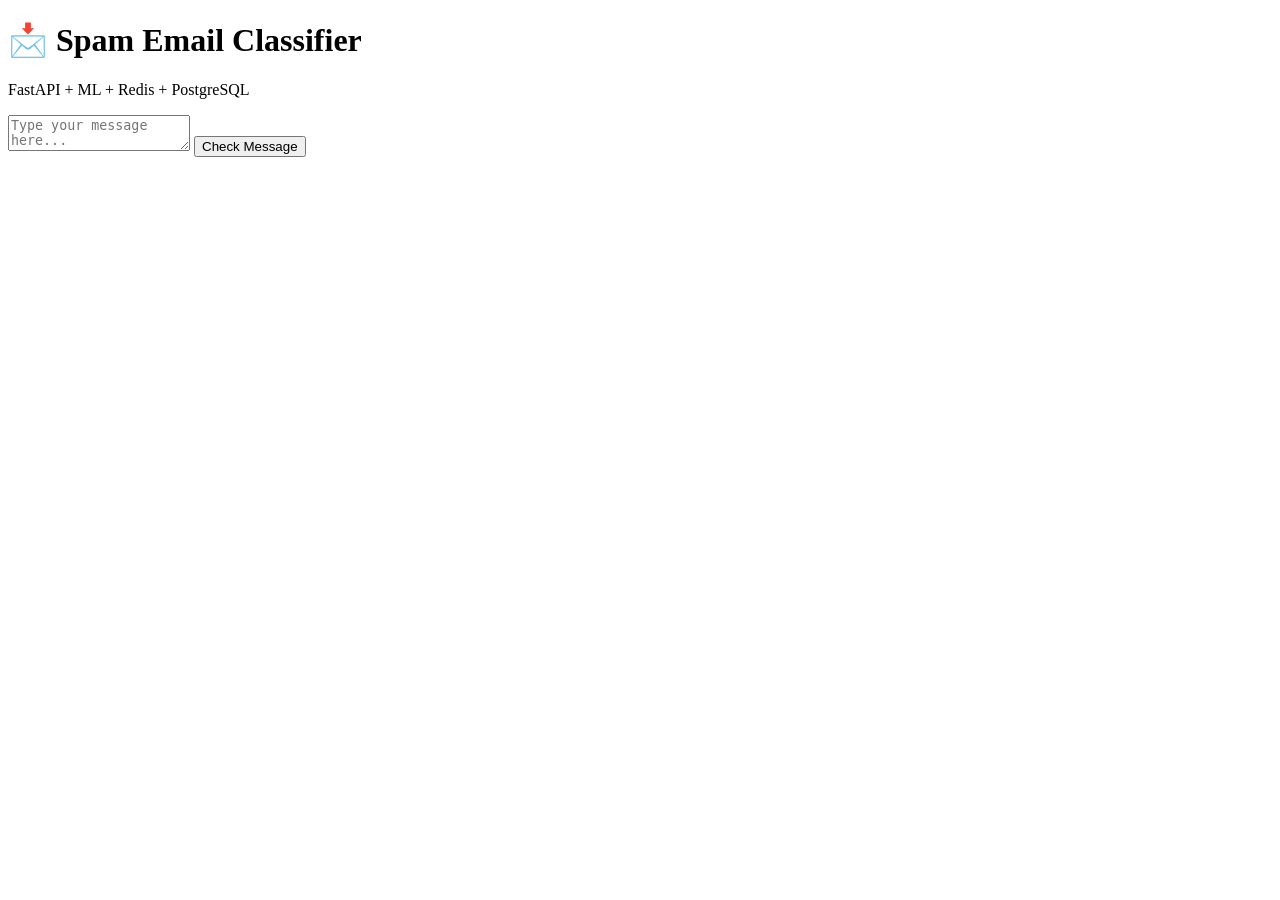
==== src/templates/index.html @ 73da5cd4 "Add some dependecies in requirements.txt" ====
<!DOCTYPE html>
<html>
<head>
  <title>Spam Classifier</title>
  <link rel="stylesheet" href="/static/style.css" />
</head>
<body>
  <div class="container">
    <h1>📩 Spam Email Classifier</h1>
    <p class="subtitle">FastAPI + ML + Redis + PostgreSQL</p>

    <textarea id="message" placeholder="Type your message here..."></textarea>

    <button onclick="predictSpam()">Check Message</button>

    <div id="resultBox" class="result hidden">
      <h2 id="predictionText"></h2>
      <p id="confidenceText"></p>
    </div>
  </div>

  <script>
    async function predictSpam() {
      const msg = document.getElementById("message").value;

      const res = await fetch("/api/predict", {
        method: "POST",
        headers: { "Content-Type": "application/json" },
        body: JSON.stringify({ message: msg })
      });

      const data = await res.json();

      document.getElementById("resultBox").classList.remove("hidden");
      document.getElementById("predictionText").innerText = data.prediction;
      document.getElementById("confidenceText").innerText = "Confidence: " + data.confidence;
    }
  </script>
</body>
</html>
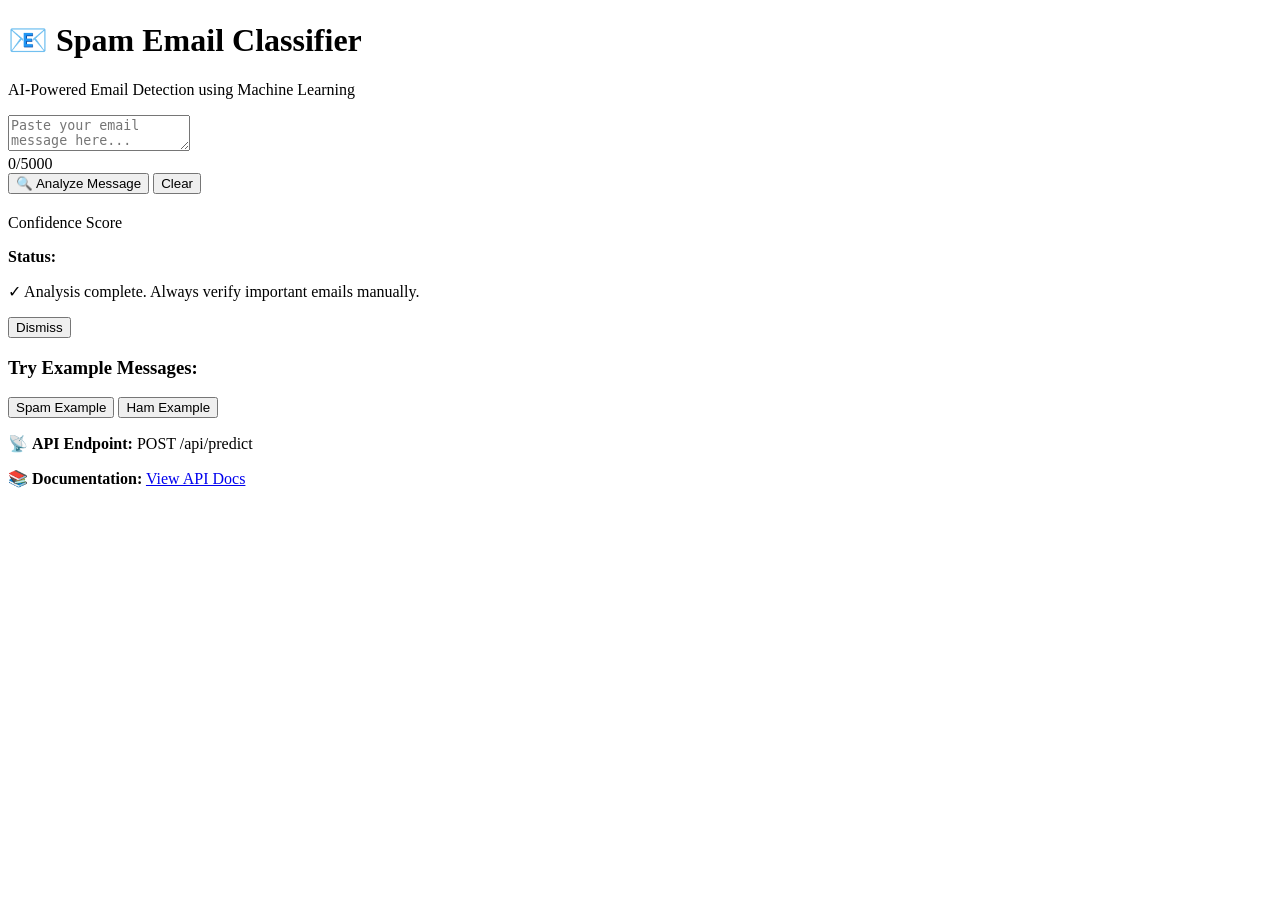
==== commit 378ea802: "final commit on Tuesday 10 feb and made some changes" ====
--- a/src/templates/index.html
+++ b/src/templates/index.html
@@ -1,39 +1,183 @@
 <!DOCTYPE html>
-<html>
+<html lang="en">
 <head>
-  <title>Spam Classifier</title>
+  <meta charset="UTF-8">
+  <meta name="viewport" content="width=device-width, initial-scale=1.0">
+  <title>Spam Email Classifier - AI-Powered Detection</title>
   <link rel="stylesheet" href="/static/style.css" />
 </head>
 <body>
+  <div class="stars"></div>
+
   <div class="container">
-    <h1>📩 Spam Email Classifier</h1>
-    <p class="subtitle">FastAPI + ML + Redis + PostgreSQL</p>
+    <div class="header">
+      <h1>📧 Spam Email Classifier</h1>
+      <p class="subtitle">AI-Powered Email Detection using Machine Learning</p>
+    </div>
 
-    <textarea id="message" placeholder="Type your message here..."></textarea>
+    <form onsubmit="predictSpam(event)" class="form-group">
+      <div class="input-wrapper">
+        <textarea
+          id="message"
+          class="message-input"
+          placeholder="Paste your email message here..."
+          required
+          maxlength="5000"
+        ></textarea>
+        <div class="char-count">
+          <span id="charCount">0</span>/5000
+        </div>
+      </div>
 
-    <button onclick="predictSpam()">Check Message</button>
+      <div class="button-group">
+        <button type="submit" class="btn btn-primary" id="predictBtn">
+          <span class="btn-text">🔍 Analyze Message</span>
+          <span class="btn-loader hidden"></span>
+        </button>
+        <button type="button" class="btn btn-secondary" onclick="clearForm()">Clear</button>
+      </div>
+    </form>
 
-    <div id="resultBox" class="result hidden">
-      <h2 id="predictionText"></h2>
-      <p id="confidenceText"></p>
+    <!-- Result Section -->
+    <div id="resultBox" class="result-box hidden">
+      <div class="result-header">
+        <h2 id="predictionText" class="prediction-badge"></h2>
+      </div>
+      <div class="result-details">
+        <div class="confidence-section">
+          <p class="label">Confidence Score</p>
+          <div class="confidence-bar">
+            <div id="confidenceBar" class="confidence-fill"></div>
+          </div>
+          <p id="confidenceText" class="confidence-value"></p>
+        </div>
+        <div class="analysis-info">
+          <p><strong>Status:</strong> <span id="statusText"></span></p>
+          <p class="disclaimer">✓ Analysis complete. Always verify important emails manually.</p>
+        </div>
+      </div>
+    </div>
+
+    <!-- Error Section -->
+    <div id="errorBox" class="error-box hidden">
+      <p id="errorText"></p>
+      <button type="button" class="btn btn-small" onclick="closeError()">Dismiss</button>
+    </div>
+
+    <!-- Example Messages -->
+    <div class="examples">
+      <h3>Try Example Messages:</h3>
+      <div class="example-buttons">
+        <button type="button" class="example-btn" onclick="loadExample('Congratulations! You have won $1,000,000. Click here to claim your prize now!')">
+          Spam Example
+        </button>
+        <button type="button" class="example-btn" onclick="loadExample('Hi, Please find the meeting agenda attached. The meeting is scheduled for tomorrow at 2 PM. Let me know if you have any questions.')">
+          Ham Example
+        </button>
+      </div>
+    </div>
+
+    <!-- API Info -->
+    <div class="api-info">
+      <p>📡 <strong>API Endpoint:</strong> POST /api/predict</p>
+      <p>📚 <strong>Documentation:</strong> <a href="/docs" target="_blank">View API Docs</a></p>
     </div>
   </div>
 
   <script>
-    async function predictSpam() {
-      const msg = document.getElementById("message").value;
+    // Character counter
+    document.getElementById("message").addEventListener("input", function() {
+      document.getElementById("charCount").textContent = this.value.length;
+    });
 
-      const res = await fetch("/api/predict", {
-        method: "POST",
-        headers: { "Content-Type": "application/json" },
-        body: JSON.stringify({ message: msg })
-      });
+    // Load example message
+    function loadExample(text) {
+      document.getElementById("message").value = text;
+      document.getElementById("charCount").textContent = text.length;
+      document.getElementById("resultBox").classList.add("hidden");
+      document.getElementById("errorBox").classList.add("hidden");
+    }
 
-      const data = await res.json();
+    // Clear form
+    function clearForm() {
+      document.getElementById("message").value = "";
+      document.getElementById("charCount").textContent = "0";
+      document.getElementById("resultBox").classList.add("hidden");
+      document.getElementById("errorBox").classList.add("hidden");
+    }
 
-      document.getElementById("resultBox").classList.remove("hidden");
-      document.getElementById("predictionText").innerText = data.prediction;
-      document.getElementById("confidenceText").innerText = "Confidence: " + data.confidence;
+    // Close error
+    function closeError() {
+      document.getElementById("errorBox").classList.add("hidden");
+    }
+
+    // Show error
+    function showError(message) {
+      document.getElementById("errorText").textContent = message;
+      document.getElementById("errorBox").classList.remove("hidden");
+    }
+
+    // Predict spam
+    async function predictSpam(event) {
+      event.preventDefault();
+
+      const msg = document.getElementById("message").value.trim();
+
+      if (!msg) {
+        showError("Please enter a message to analyze.");
+        return;
+      }
+
+      // Show loading state
+      const btn = document.getElementById("predictBtn");
+      const btnText = btn.querySelector(".btn-text");
+      const btnLoader = btn.querySelector(".btn-loader");
+      btn.disabled = true;
+      btnText.classList.add("hidden");
+      btnLoader.classList.remove("hidden");
+
+      try {
+        const res = await fetch("/api/predict", {
+          method: "POST",
+          headers: { "Content-Type": "application/json" },
+          body: JSON.stringify({ message: msg })
+        });
+
+        if (!res.ok) {
+          throw new Error(`Server error: ${res.status}`);
+        }
+
+        const data = await res.json();
+
+        // Display result
+        document.getElementById("resultBox").classList.remove("hidden");
+        document.getElementById("errorBox").classList.add("hidden");
+
+        const isSpam = data.prediction.includes("SPAM");
+        const confidence = data.confidence * 100;
+
+        document.getElementById("predictionText").innerHTML = data.prediction;
+        document.getElementById("predictionText").className =
+          "prediction-badge " + (isSpam ? "spam" : "ham");
+
+        document.getElementById("confidenceText").textContent =
+          `${confidence.toFixed(2)}%`;
+
+        const confidenceBar = document.getElementById("confidenceBar");
+        confidenceBar.style.width = confidence + "%";
+        confidenceBar.className = "confidence-fill " +
+          (confidence > 70 ? (isSpam ? "high-spam" : "high-ham") : "medium");
+
+        document.getElementById("statusText").textContent =
+          isSpam ? "Likely SPAM" : "Likely LEGITIMATE";
+
+      } catch (error) {
+        showError("Error analyzing message: " + error.message);
+      } finally {
+        btn.disabled = false;
+        btnText.classList.remove("hidden");
+        btnLoader.classList.add("hidden");
+      }
     }
   </script>
 </body>
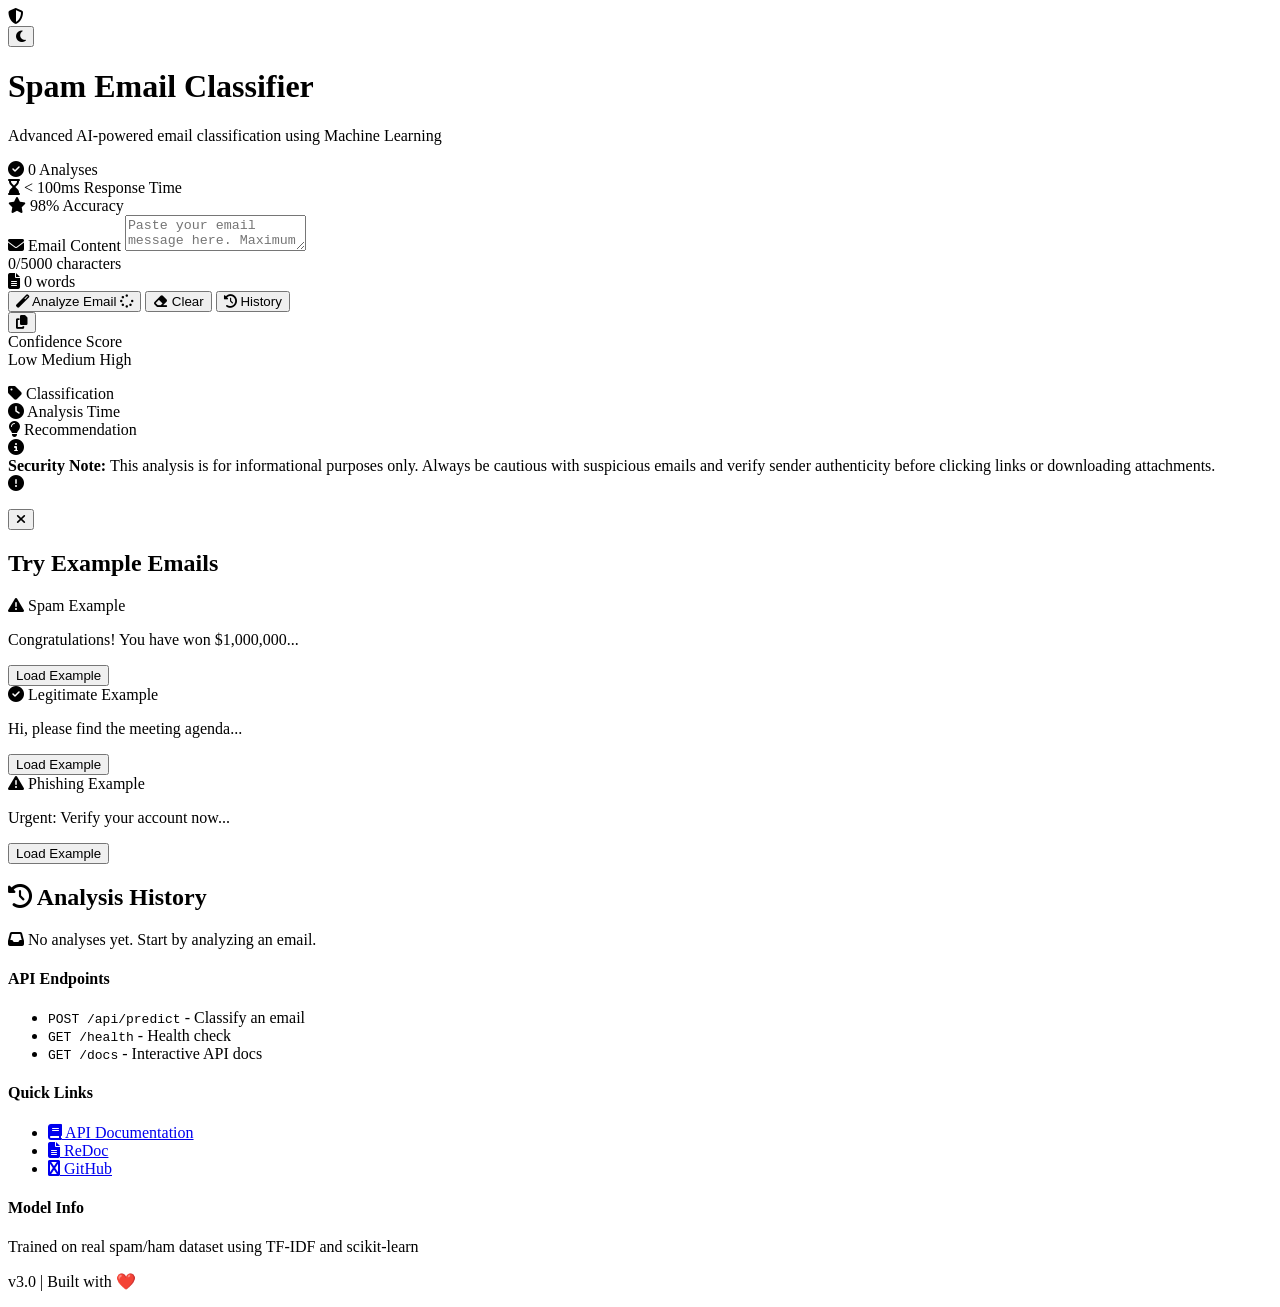
==== commit 3f446ea1: "Update the UI for Spam email project" ====
--- a/src/templates/index.html
+++ b/src/templates/index.html
@@ -4,106 +4,273 @@
   <meta charset="UTF-8">
   <meta name="viewport" content="width=device-width, initial-scale=1.0">
   <title>Spam Email Classifier - AI-Powered Detection</title>
+  <link rel="stylesheet" href="https://cdnjs.cloudflare.com/ajax/libs/font-awesome/6.4.0/css/all.min.css">
   <link rel="stylesheet" href="/static/style.css" />
 </head>
 <body>
+  <!-- Animated background -->
   <div class="stars"></div>
-
+  <div class="gradient-blob gradient-blob-1"></div>
+  <div class="gradient-blob gradient-blob-2"></div>
+
+  <!-- Main container -->
   <div class="container">
-    <div class="header">
-      <h1>📧 Spam Email Classifier</h1>
-      <p class="subtitle">AI-Powered Email Detection using Machine Learning</p>
-    </div>
-
-    <form onsubmit="predictSpam(event)" class="form-group">
-      <div class="input-wrapper">
-        <textarea
-          id="message"
-          class="message-input"
-          placeholder="Paste your email message here..."
-          required
-          maxlength="5000"
-        ></textarea>
-        <div class="char-count">
-          <span id="charCount">0</span>/5000
-        </div>
-      </div>
-
-      <div class="button-group">
-        <button type="submit" class="btn btn-primary" id="predictBtn">
-          <span class="btn-text">🔍 Analyze Message</span>
-          <span class="btn-loader hidden"></span>
+    <!-- Header with logo and title -->
+    <header class="header">
+      <div class="header-top">
+        <div class="logo">
+          <i class="fas fa-shield-alt"></i>
+        </div>
+        <button class="theme-toggle" onclick="toggleTheme()" title="Toggle dark mode">
+          <i class="fas fa-moon"></i>
         </button>
-        <button type="button" class="btn btn-secondary" onclick="clearForm()">Clear</button>
-      </div>
-    </form>
-
-    <!-- Result Section -->
-    <div id="resultBox" class="result-box hidden">
-      <div class="result-header">
-        <h2 id="predictionText" class="prediction-badge"></h2>
-      </div>
-      <div class="result-details">
-        <div class="confidence-section">
-          <p class="label">Confidence Score</p>
-          <div class="confidence-bar">
-            <div id="confidenceBar" class="confidence-fill"></div>
-          </div>
-          <p id="confidenceText" class="confidence-value"></p>
-        </div>
-        <div class="analysis-info">
-          <p><strong>Status:</strong> <span id="statusText"></span></p>
-          <p class="disclaimer">✓ Analysis complete. Always verify important emails manually.</p>
-        </div>
-      </div>
-    </div>
-
-    <!-- Error Section -->
-    <div id="errorBox" class="error-box hidden">
-      <p id="errorText"></p>
-      <button type="button" class="btn btn-small" onclick="closeError()">Dismiss</button>
-    </div>
-
-    <!-- Example Messages -->
-    <div class="examples">
-      <h3>Try Example Messages:</h3>
-      <div class="example-buttons">
-        <button type="button" class="example-btn" onclick="loadExample('Congratulations! You have won $1,000,000. Click here to claim your prize now!')">
-          Spam Example
-        </button>
-        <button type="button" class="example-btn" onclick="loadExample('Hi, Please find the meeting agenda attached. The meeting is scheduled for tomorrow at 2 PM. Let me know if you have any questions.')">
-          Ham Example
-        </button>
-      </div>
-    </div>
-
-    <!-- API Info -->
-    <div class="api-info">
-      <p>📡 <strong>API Endpoint:</strong> POST /api/predict</p>
-      <p>📚 <strong>Documentation:</strong> <a href="/docs" target="_blank">View API Docs</a></p>
-    </div>
+      </div>
+      <h1 class="title">Spam Email Classifier</h1>
+      <p class="subtitle">Advanced AI-powered email classification using Machine Learning</p>
+      <div class="stats-bar">
+        <div class="stat">
+          <i class="fas fa-check-circle"></i>
+          <span id="totalAnalysis">0</span> Analyses
+        </div>
+        <div class="stat">
+          <i class="fas fa-hourglass-end"></i>
+          <span>< 100ms</span> Response Time
+        </div>
+        <div class="stat">
+          <i class="fas fa-star"></i>
+          <span>98%</span> Accuracy
+        </div>
+      </div>
+    </header>
+
+    <!-- Main analysis section -->
+    <section class="analysis-section">
+      <form onsubmit="predictSpam(event)" class="form-group" id="analysisForm">
+        <div class="input-container">
+          <label for="message" class="input-label">
+            <i class="fas fa-envelope"></i> Email Content
+          </label>
+          <textarea
+            id="message"
+            class="message-input"
+            placeholder="Paste your email message here. Maximum 5000 characters..."
+            required
+            maxlength="5000"
+            spellcheck="true"
+          ></textarea>
+          <div class="input-footer">
+            <div class="char-count">
+              <span id="charCount">0</span>/<span id="maxChars">5000</span> characters
+            </div>
+            <div class="word-count">
+              <i class="fas fa-file-lines"></i> <span id="wordCount">0</span> words
+            </div>
+          </div>
+        </div>
+
+        <!-- Action buttons -->
+        <div class="button-group">
+          <button type="submit" class="btn btn-primary" id="predictBtn" title="Analyze the email">
+            <span class="btn-icon"><i class="fas fa-magic"></i></span>
+            <span class="btn-text">Analyze Email</span>
+            <span class="btn-loader hidden"><i class="fas fa-spinner"></i></span>
+          </button>
+          <button type="button" class="btn btn-secondary" onclick="clearForm()" title="Clear the input">
+            <i class="fas fa-eraser"></i> Clear
+          </button>
+          <button type="button" class="btn btn-tertiary" onclick="toggleHistory()" title="View analysis history">
+            <i class="fas fa-history"></i> History
+          </button>
+        </div>
+      </form>
+
+      <!-- Result section -->
+      <div id="resultBox" class="result-box hidden">
+        <div class="result-card">
+          <div class="result-header">
+            <div class="prediction-badge" id="predictionBadge">
+              <span id="predictionIcon"></span>
+              <span id="predictionText"></span>
+            </div>
+            <button class="btn-copy" onclick="copyResult()" title="Copy result">
+              <i class="fas fa-copy"></i>
+            </button>
+          </div>
+
+          <!-- Confidence meter -->
+          <div class="confidence-section">
+            <div class="confidence-header">
+              <span class="label">Confidence Score</span>
+              <span id="confidenceText" class="confidence-percentage"></span>
+            </div>
+            <div class="confidence-container">
+              <div class="confidence-bar">
+                <div id="confidenceBar" class="confidence-fill"></div>
+                <div id="confidenceMarkers" class="confidence-markers">
+                  <span class="marker low">Low</span>
+                  <span class="marker medium">Medium</span>
+                  <span class="marker high">High</span>
+                </div>
+              </div>
+            </div>
+            <div class="confidence-info">
+              <p id="confidenceDescription"></p>
+            </div>
+          </div>
+
+          <!-- Analysis details -->
+          <div class="analysis-details">
+            <div class="detail-item">
+              <div class="detail-label">
+                <i class="fas fa-tag"></i> Classification
+              </div>
+              <div class="detail-value" id="classificationValue"></div>
+            </div>
+            <div class="detail-item">
+              <div class="detail-label">
+                <i class="fas fa-clock"></i> Analysis Time
+              </div>
+              <div class="detail-value" id="analysisTimeValue"></div>
+            </div>
+            <div class="detail-item">
+              <div class="detail-label">
+                <i class="fas fa-lightbulb"></i> Recommendation
+              </div>
+              <div class="detail-value" id="recommendationValue"></div>
+            </div>
+          </div>
+
+          <!-- Security notice -->
+          <div class="security-notice">
+            <i class="fas fa-info-circle"></i>
+            <div>
+              <strong>Security Note:</strong> This analysis is for informational purposes only. Always be cautious with suspicious emails and verify sender authenticity before clicking links or downloading attachments.
+            </div>
+          </div>
+        </div>
+      </div>
+
+      <!-- Error section -->
+      <div id="errorBox" class="error-box hidden">
+        <div class="error-content">
+          <i class="fas fa-exclamation-circle"></i>
+          <div class="error-message">
+            <p id="errorText"></p>
+          </div>
+          <button type="button" class="btn-close" onclick="closeError()">
+            <i class="fas fa-times"></i>
+          </button>
+        </div>
+      </div>
+    </section>
+
+    <!-- Examples section -->
+    <section class="examples-section">
+      <h2 class="section-title">Try Example Emails</h2>
+      <div class="examples-grid">
+        <div class="example-card spam">
+          <div class="example-header">
+            <i class="fas fa-exclamation-triangle"></i>
+            <span>Spam Example</span>
+          </div>
+          <p class="example-preview">Congratulations! You have won $1,000,000...</p>
+          <button type="button" class="btn btn-outline" onclick="loadExample('Congratulations! You have won $1,000,000. Click here to claim your prize now! This is a limited time offer. Act fast before the offer expires. Click the link below to verify your information and claim your prize. http://example.com/claim')">
+            Load Example
+          </button>
+        </div>
+
+        <div class="example-card ham">
+          <div class="example-header">
+            <i class="fas fa-check-circle"></i>
+            <span>Legitimate Example</span>
+          </div>
+          <p class="example-preview">Hi, please find the meeting agenda...</p>
+          <button type="button" class="btn btn-outline" onclick="loadExample('Hi, Please find the meeting agenda attached. The meeting is scheduled for tomorrow at 2 PM in Conference Room B. Please let me know if you have any questions. Looking forward to seeing you there. Best regards')">
+            Load Example
+          </button>
+        </div>
+
+        <div class="example-card spam">
+          <div class="example-header">
+            <i class="fas fa-exclamation-triangle"></i>
+            <span>Phishing Example</span>
+          </div>
+          <p class="example-preview">Urgent: Verify your account now...</p>
+          <button type="button" class="btn btn-outline" onclick="loadExample('URGENT: Your account has been compromised! Please verify your identity immediately by clicking the link below and entering your credentials. This is a security alert. http://example.com/verify-account')">
+            Load Example
+          </button>
+        </div>
+      </div>
+    </section>
+
+    <!-- History section -->
+    <section id="historySection" class="history-section hidden">
+      <h2 class="section-title">
+        <i class="fas fa-history"></i> Analysis History
+      </h2>
+      <div id="historyList" class="history-list">
+        <p class="empty-state"><i class="fas fa-inbox"></i> No analyses yet. Start by analyzing an email.</p>
+      </div>
+    </section>
+
+    <!-- API documentation footer -->
+    <footer class="footer">
+      <div class="footer-content">
+        <div class="footer-section">
+          <h4>API Endpoints</h4>
+          <ul>
+            <li><code>POST /api/predict</code> - Classify an email</li>
+            <li><code>GET /health</code> - Health check</li>
+            <li><code>GET /docs</code> - Interactive API docs</li>
+          </ul>
+        </div>
+        <div class="footer-section">
+          <h4>Quick Links</h4>
+          <ul>
+            <li><a href="/docs" target="_blank"><i class="fas fa-book"></i> API Documentation</a></li>
+            <li><a href="/redoc" target="_blank"><i class="fas fa-file-alt"></i> ReDoc</a></li>
+            <li><a href="https://github.com" target="_blank"><i class="fas fa-github"></i> GitHub</a></li>
+          </ul>
+        </div>
+        <div class="footer-section">
+          <h4>Model Info</h4>
+          <p>Trained on real spam/ham dataset using TF-IDF and scikit-learn</p>
+          <p class="version">v3.0 | Built with ❤️</p>
+        </div>
+      </div>
+    </footer>
   </div>
 
   <script>
-    // Character counter
-    document.getElementById("message").addEventListener("input", function() {
+    // ========== UTILITIES ==========
+    const analysisHistory = JSON.parse(localStorage.getItem('spamAnalysisHistory')) || [];
+
+    // Character and word counter
+    const messageInput = document.getElementById("message");
+    messageInput.addEventListener("input", function() {
       document.getElementById("charCount").textContent = this.value.length;
+      document.getElementById("wordCount").textContent = this.value.trim().split(/\s+/).filter(w => w.length > 0).length;
     });
 
     // Load example message
     function loadExample(text) {
       document.getElementById("message").value = text;
       document.getElementById("charCount").textContent = text.length;
+      document.getElementById("wordCount").textContent = text.trim().split(/\s+/).filter(w => w.length > 0).length;
       document.getElementById("resultBox").classList.add("hidden");
       document.getElementById("errorBox").classList.add("hidden");
+      messageInput.focus();
+      messageInput.scrollIntoView({ behavior: 'smooth', block: 'center' });
     }
 
     // Clear form
     function clearForm() {
       document.getElementById("message").value = "";
       document.getElementById("charCount").textContent = "0";
+      document.getElementById("wordCount").textContent = "0";
       document.getElementById("resultBox").classList.add("hidden");
       document.getElementById("errorBox").classList.add("hidden");
+      messageInput.focus();
     }
 
     // Close error
@@ -117,7 +284,59 @@
       document.getElementById("errorBox").classList.remove("hidden");
     }
 
-    // Predict spam
+    // Toggle theme
+    function toggleTheme() {
+      document.body.classList.toggle('light-theme');
+      localStorage.setItem('theme', document.body.classList.contains('light-theme') ? 'light' : 'dark');
+    }
+
+    // Load theme preference
+    if (localStorage.getItem('theme') === 'light') {
+      document.body.classList.add('light-theme');
+    }
+
+    // Toggle history
+    function toggleHistory() {
+      document.getElementById("historySection").classList.toggle("hidden");
+      updateHistoryDisplay();
+    }
+
+    // Update history display
+    function updateHistoryDisplay() {
+      const historyList = document.getElementById("historyList");
+      if (analysisHistory.length === 0) {
+        historyList.innerHTML = '<p class="empty-state"><i class="fas fa-inbox"></i> No analyses yet. Start by analyzing an email.</p>';
+        return;
+      }
+
+      historyList.innerHTML = analysisHistory.map((item, index) => `
+        <div class="history-item">
+          <div class="history-item-header">
+            <span class="history-badge ${item.isSpam ? 'spam' : 'ham'}">
+              ${item.isSpam ? '🚫 SPAM' : '✅ LEGITIMATE'}
+            </span>
+            <span class="history-time">${item.timestamp}</span>
+          </div>
+          <p class="history-preview">${item.message.substring(0, 100)}${item.message.length > 100 ? '...' : ''}</p>
+          <div class="history-confidence">
+            <div class="confidence-bar small">
+              <div class="confidence-fill ${item.confidenceClass}" style="width: ${item.confidence}%"></div>
+            </div>
+            <span>${item.confidence}%</span>
+          </div>
+        </div>
+      `).join('');
+    }
+
+    // Copy result
+    function copyResult() {
+      const text = document.getElementById("predictionText").textContent;
+      navigator.clipboard.writeText(text).then(() => {
+        alert('Result copied to clipboard!');
+      });
+    }
+
+    // ========== MAIN PREDICTION FUNCTION ==========
     async function predictSpam(event) {
       event.preventDefault();
 
@@ -136,6 +355,8 @@
       btnText.classList.add("hidden");
       btnLoader.classList.remove("hidden");
 
+      const startTime = performance.now();
+
       try {
         const res = await fetch("/api/predict", {
           method: "POST",
@@ -148,6 +369,8 @@
         }
 
         const data = await res.json();
+        const endTime = performance.now();
+        const responseTime = (endTime - startTime).toFixed(2);
 
         // Display result
         document.getElementById("resultBox").classList.remove("hidden");
@@ -156,20 +379,70 @@
         const isSpam = data.prediction.includes("SPAM");
         const confidence = data.confidence * 100;
 
-        document.getElementById("predictionText").innerHTML = data.prediction;
-        document.getElementById("predictionText").className =
-          "prediction-badge " + (isSpam ? "spam" : "ham");
-
-        document.getElementById("confidenceText").textContent =
-          `${confidence.toFixed(2)}%`;
-
+        // Update prediction badge
+        document.getElementById("predictionIcon").innerHTML = isSpam ? '🚫' : '✅';
+        document.getElementById("predictionText").textContent = data.prediction;
+        document.getElementById("predictionBadge").className = `prediction-badge ${isSpam ? 'spam' : 'ham'}`;
+
+        // Update confidence bar
+        document.getElementById("confidenceText").textContent = `${confidence.toFixed(2)}%`;
         const confidenceBar = document.getElementById("confidenceBar");
         confidenceBar.style.width = confidence + "%";
         confidenceBar.className = "confidence-fill " +
-          (confidence > 70 ? (isSpam ? "high-spam" : "high-ham") : "medium");
-
-        document.getElementById("statusText").textContent =
-          isSpam ? "Likely SPAM" : "Likely LEGITIMATE";
+          (confidence > 70 ? (isSpam ? "high-spam" : "high-ham") :
+           confidence > 40 ? "medium" : "low");
+
+        // Confidence description
+        let confidenceDesc = '';
+        if (confidence > 90) {
+          confidenceDesc = isSpam ? "Very likely to be spam" : "Very likely to be legitimate";
+        } else if (confidence > 70) {
+          confidenceDesc = isSpam ? "Probably spam" : "Probably legitimate";
+        } else if (confidence > 50) {
+          confidenceDesc = "Moderate confidence in classification";
+        } else {
+          confidenceDesc = "Low confidence - manual review recommended";
+        }
+        document.getElementById("confidenceDescription").textContent = confidenceDesc;
+
+        // Update classification
+        document.getElementById("classificationValue").textContent = isSpam ? "🚫 Spam" : "✅ Legitimate";
+
+        // Update analysis time
+        document.getElementById("analysisTimeValue").textContent = `${responseTime}ms`;
+
+        // Update recommendation
+        let recommendation = '';
+        if (isSpam && confidence > 80) {
+          recommendation = "⚠️ Likely to be spam - Consider deleting";
+        } else if (isSpam) {
+          recommendation = "⚠️ Might be spam - Review carefully";
+        } else if (confidence > 90) {
+          recommendation = "✅ Safe to open - Likely legitimate";
+        } else {
+          recommendation = "📋 Review manually for safety";
+        }
+        document.getElementById("recommendationValue").textContent = recommendation;
+
+        // Add to history
+        const now = new Date();
+        const timestamp = now.toLocaleTimeString('en-US', { hour: '2-digit', minute: '2-digit', second: '2-digit' });
+        analysisHistory.unshift({
+          message: msg,
+          isSpam: isSpam,
+          confidence: confidence.toFixed(2),
+          timestamp: timestamp,
+          confidenceClass: confidence > 70 ? (isSpam ? "high-spam" : "high-ham") :
+                          confidence > 40 ? "medium" : "low"
+        });
+        if (analysisHistory.length > 10) analysisHistory.pop();
+        localStorage.setItem('spamAnalysisHistory', JSON.stringify(analysisHistory));
+
+        // Update total analyses
+        document.getElementById("totalAnalysis").textContent = analysisHistory.length;
+
+        // Scroll to result
+        document.getElementById("resultBox").scrollIntoView({ behavior: 'smooth', block: 'nearest' });
 
       } catch (error) {
         showError("Error analyzing message: " + error.message);
@@ -179,6 +452,11 @@
         btnLoader.classList.add("hidden");
       }
     }
+
+    // Initialize
+    window.addEventListener('load', () => {
+      document.getElementById("totalAnalysis").textContent = analysisHistory.length;
+    });
   </script>
 </body>
 </html>
